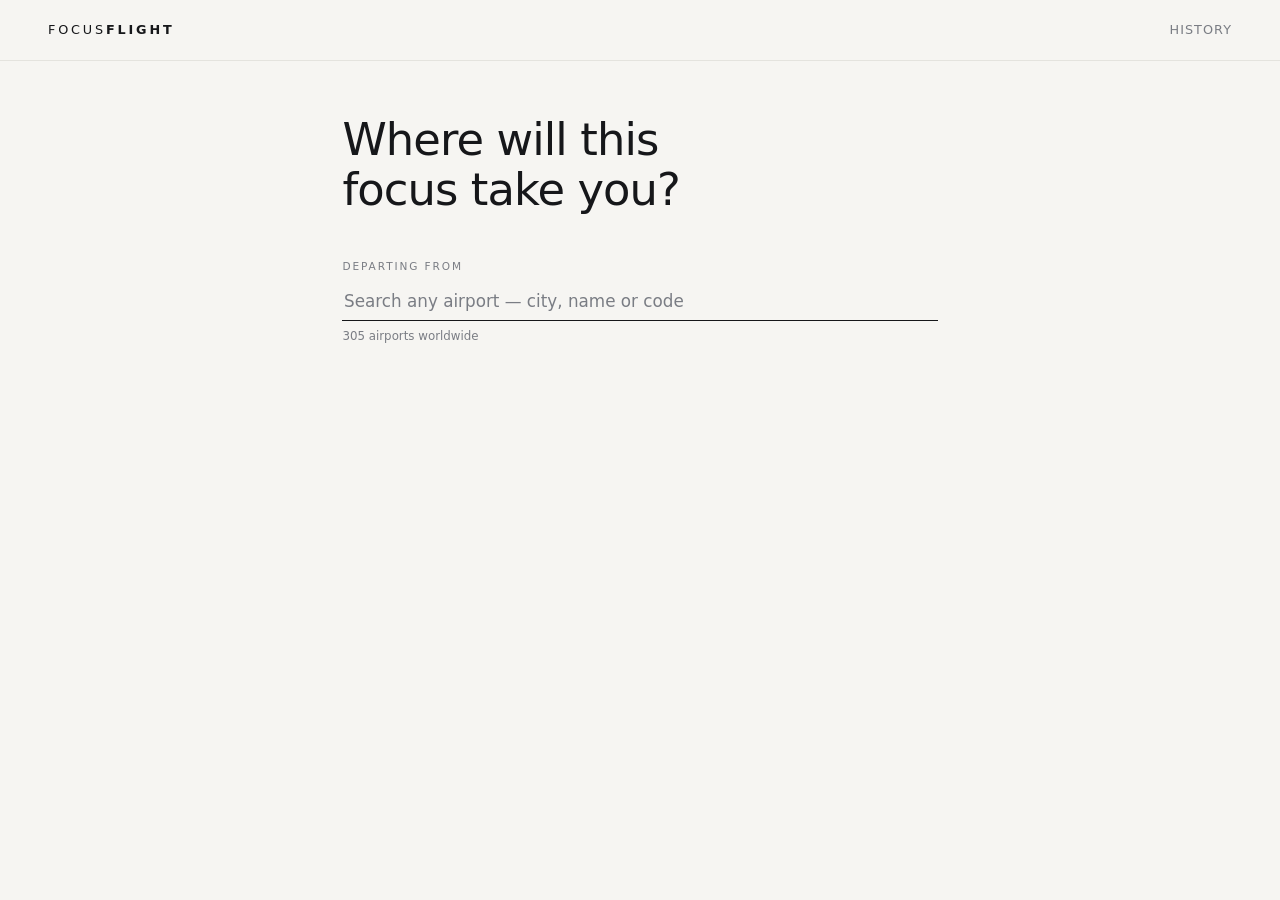
==== index.html @ b1daadd8 "Redesign: minimalist look with real airports, ticket tear, news alerts, flight log Replace the ficti" ====
<!DOCTYPE html>
<html lang="en">
<head>
  <meta charset="UTF-8" />
  <meta name="viewport" content="width=device-width, initial-scale=1.0" />
  <title>FocusFlight</title>
  <link rel="stylesheet" href="style.css" />
  <link rel="icon" href="data:image/svg+xml,<svg xmlns='http://www.w3.org/2000/svg' viewBox='0 0 100 100'><text y='.9em' font-size='90'>✈️</text></svg>" />
</head>
<body>

  <header class="top" id="top-bar">
    <span class="wordmark">FOCUS<b>FLIGHT</b></span>
    <button class="nav-link" id="nav-history">History</button>
  </header>

  <!-- ============ BOOK ============ -->
  <main id="screen-book" class="screen active">
    <h1 class="hero">Where will this<br />focus take you?</h1>

    <div class="field">
      <span class="label">Departing from</span>
      <div class="search-wrap">
        <input id="origin-input" type="text" autocomplete="off" spellcheck="false"
               placeholder="Search any airport — city, name or code" />
        <ul id="origin-results" class="dropdown" hidden></ul>
      </div>
      <span class="fine" id="airport-count"></span>
    </div>

    <div class="field" id="time-field" hidden>
      <span class="label">Flight time <em id="range-hint" class="range-hint"></em></span>
      <div class="wheel-frame">
        <div class="wheel" id="wheel" tabindex="0" aria-label="Focus duration"></div>
        <div class="wheel-cursor" aria-hidden="true"></div>
      </div>
    </div>

    <div class="field" id="dest-field" hidden>
      <span class="label">In range from <span id="range-origin"></span></span>
      <ul class="dest-list" id="dest-list"></ul>
    </div>
  </main>

  <!-- ============ TICKET ============ -->
  <main id="screen-ticket" class="screen">
    <div class="ticket" id="ticket">
      <div class="ticket-main">
        <div class="ticket-head">
          <span class="ticket-airline">FOCUSFLIGHT</span>
          <span class="ticket-no mono" id="t-flight">FF 212</span>
        </div>
        <div class="ticket-route">
          <div class="t-end">
            <span class="t-code" id="t-from-code">···</span>
            <span class="t-city" id="t-from-city"></span>
          </div>
          <svg class="t-arc" viewBox="0 0 120 32" aria-hidden="true">
            <path d="M4 28 Q60 -8 116 28" fill="none" stroke="currentColor" stroke-width="1.2" stroke-dasharray="3 4"/>
            <circle cx="60" cy="10" r="2.4" fill="currentColor"/>
          </svg>
          <div class="t-end t-end-right">
            <span class="t-code" id="t-to-code">···</span>
            <span class="t-city" id="t-to-city"></span>
          </div>
        </div>
        <div class="ticket-grid mono">
          <div><span class="g-label">Departs</span><span id="t-dep">—</span></div>
          <div><span class="g-label">Arrives</span><span id="t-arr">—</span></div>
          <div><span class="g-label">Duration</span><span id="t-dur">—</span></div>
          <div><span class="g-label">Distance</span><span id="t-dist">—</span></div>
          <div><span class="g-label">Gate</span><span id="t-gate">—</span></div>
          <div><span class="g-label">Seat</span><span id="t-seat">—</span></div>
        </div>
        <div class="ticket-mission">
          <span class="g-label">Mission</span>
          <span id="t-task" class="t-task-line">Deep focus</span>
        </div>
      </div>
      <div class="ticket-stub">
        <div class="stub-top mono">
          <span id="stub-codes">··· → ···</span>
          <span id="stub-flight">FF 212</span>
        </div>
        <div class="barcode" aria-hidden="true"></div>
        <span class="stub-note">TEAR TO BOARD</span>
      </div>
    </div>

    <div class="mission-row">
      <input id="task-input" type="text" maxlength="60" autocomplete="off"
             placeholder="Write your mission on the ticket (optional)" />
    </div>

    <div class="ticket-actions">
      <button class="btn-text" id="btn-back">← Change flight</button>
      <button class="btn-solid" id="btn-tear">Tear ticket · Board</button>
    </div>
  </main>

  <!-- ============ FLIGHT ============ -->
  <div id="screen-flight" class="screen flight">
    <div class="fl-stars" aria-hidden="true"></div>

    <div class="fl-route mono">
      <span id="fl-from">···</span>
      <div class="fl-track">
        <div class="fl-progress" id="fl-progress"></div>
        <div class="fl-marker" id="fl-marker"></div>
      </div>
      <span id="fl-to">···</span>
    </div>

    <div class="fl-center">
      <span class="fl-phase" id="fl-phase">BOARDING</span>
      <div class="fl-timer mono" id="fl-timer">00:00</div>
      <p class="fl-task" id="fl-task"></p>
    </div>

    <div class="fl-telemetry mono" id="fl-telemetry">
      <span>ALT <b id="tel-alt">0</b> M</span>
      <span>GS <b id="tel-spd">0</b> KM/H</span>
      <span><b id="tel-togo">—</b> KM TO GO</span>
    </div>

    <div class="fl-controls">
      <button class="btn-fl" id="btn-audio">Cabin audio · on</button>
      <button class="btn-fl" id="btn-hold">Hold</button>
      <button class="btn-fl btn-fl-danger" id="btn-divert">Divert</button>
    </div>

    <!-- News alert overlay -->
    <div class="news" id="news" hidden>
      <div class="news-bar">
        <span class="news-badge">NEWS ALERT</span>
        <p class="news-text" id="news-text"></p>
      </div>
    </div>
  </div>

  <!-- ============ ARRIVAL ============ -->
  <main id="screen-arrival" class="screen">
    <div class="arrival">
      <span class="label" id="arr-label">Arrived</span>
      <h2 class="arr-title" id="arr-title">Landed</h2>
      <p class="arr-sub" id="arr-sub"></p>
      <p class="arr-total mono" id="arr-total"></p>
      <div class="arr-actions">
        <button class="btn-solid" id="btn-again">New flight</button>
        <button class="btn-text" id="btn-see-history">History</button>
      </div>
    </div>
  </main>

  <!-- ============ HISTORY ============ -->
  <main id="screen-history" class="screen">
    <div class="history">
      <div class="history-head">
        <h2>Flight log</h2>
        <span class="fine mono" id="log-total"></span>
      </div>
      <ul id="history-list" class="history-list"></ul>
      <p class="fine" id="history-empty" hidden>No flights yet. Your landed and diverted tickets will appear here.</p>
      <button class="btn-text" id="btn-log-back">← Back</button>
    </div>
  </main>

  <script src="airports.js"></script>
  <script src="app.js"></script>
</body>
</html>
---- style.css ----
/* ============ FocusFlight — minimalist ============ */

* { margin: 0; padding: 0; box-sizing: border-box; }

:root {
  --bg: #F6F5F2;
  --surface: #FFFFFF;
  --ink: #16171A;
  --muted: #7A7D84;
  --line: #E4E3DE;
  --accent: #2244FF;
  --good: #0F8A4E;
  --bad: #D23A2E;
  --sans: "Helvetica Neue", -apple-system, "Segoe UI", system-ui, sans-serif;
  --mono: ui-monospace, "SF Mono", "Cascadia Mono", "Roboto Mono", Menlo, monospace;
}

@media (prefers-color-scheme: dark) {
  :root {
    --bg: #101114;
    --surface: #17181C;
    --ink: #EDECE8;
    --muted: #8B8E95;
    --line: #26272C;
    --accent: #6D83FF;
    --good: #3DBA7E;
    --bad: #E8604F;
  }
}
:root[data-theme="light"] {
  --bg: #F6F5F2; --surface: #FFFFFF; --ink: #16171A; --muted: #7A7D84;
  --line: #E4E3DE; --accent: #2244FF; --good: #0F8A4E; --bad: #D23A2E;
}
:root[data-theme="dark"] {
  --bg: #101114; --surface: #17181C; --ink: #EDECE8; --muted: #8B8E95;
  --line: #26272C; --accent: #6D83FF; --good: #3DBA7E; --bad: #E8604F;
}

html, body { height: 100%; }
body {
  font-family: var(--sans);
  background: var(--bg);
  color: var(--ink);
  -webkit-font-smoothing: antialiased;
}

.mono { font-family: var(--mono); font-variant-numeric: tabular-nums; }

/* ---------- Chrome ---------- */

.top {
  position: sticky; top: 0; z-index: 5;
  display: flex; justify-content: space-between; align-items: center;
  padding: 1.1rem clamp(1.2rem, 5vw, 3rem);
  background: var(--bg);
  border-bottom: 1px solid var(--line);
}
.wordmark { font-size: 0.8rem; letter-spacing: 0.22em; font-weight: 300; }
.wordmark b { font-weight: 700; }
.nav-link {
  background: none; border: none; font-family: var(--sans); font-size: 0.8rem;
  letter-spacing: 0.08em; text-transform: uppercase; color: var(--muted);
  cursor: pointer; padding: 0.3rem 0;
}
.nav-link:hover { color: var(--ink); }

.screen { display: none; }
.screen.active { display: block; }
main.screen.active {
  max-width: 640px; margin: 0 auto;
  padding: clamp(2rem, 6vh, 4rem) 1.4rem 4rem;
}

.label {
  display: block; font-size: 0.66rem; text-transform: uppercase;
  letter-spacing: 0.18em; color: var(--muted); margin-bottom: 0.65rem;
}
.fine { font-size: 0.74rem; color: var(--muted); }

/* ---------- Book ---------- */

.hero {
  font-size: clamp(1.9rem, 6vw, 2.8rem);
  font-weight: 300; line-height: 1.12; letter-spacing: -0.02em;
  text-wrap: balance;
  margin-bottom: clamp(2rem, 5vh, 3rem);
}

.field { margin-bottom: 2.2rem; }
.field[hidden] { display: none; }

.search-wrap { position: relative; }
#origin-input, #task-input {
  width: 100%; font-family: var(--sans); font-size: 1.05rem;
  color: var(--ink); background: transparent;
  border: none; border-bottom: 1px solid var(--ink);
  padding: 0.55rem 0.1rem; border-radius: 0; outline: none;
}
#origin-input::placeholder, #task-input::placeholder { color: var(--muted); }
#origin-input:focus, #task-input:focus { border-bottom-color: var(--accent); }
.field .fine { display: block; margin-top: 0.5rem; }

.dropdown {
  position: absolute; top: calc(100% + 1px); left: 0; right: 0; z-index: 10;
  list-style: none; background: var(--surface);
  border: 1px solid var(--line); border-radius: 2px;
  max-height: 310px; overflow-y: auto;
  box-shadow: 0 12px 32px rgba(0,0,0,0.10);
}
.dropdown[hidden] { display: none; }
.dropdown li {
  display: flex; align-items: baseline; gap: 0.7rem;
  padding: 0.65rem 0.85rem; cursor: pointer;
  border-bottom: 1px solid var(--line);
}
.dropdown li:last-child { border-bottom: none; }
.dropdown li:hover, .dropdown li.hl { background: var(--bg); }
.dropdown .d-code { font-family: var(--mono); font-weight: 600; font-size: 0.85rem; min-width: 2.9em; }
.dropdown .d-city { font-size: 0.9rem; }
.dropdown .d-sub { font-size: 0.74rem; color: var(--muted); margin-left: auto; text-align: right; }

.range-hint { font-style: normal; color: var(--accent); letter-spacing: 0.06em; }

/* Time wheel */
.wheel-frame { position: relative; }
.wheel {
  display: flex; gap: 0.4rem; overflow-x: auto;
  scroll-snap-type: x mandatory;
  padding: 0.6rem calc(50% - 2.4rem);
  scrollbar-width: none; outline: none;
}
.wheel::-webkit-scrollbar { display: none; }
.wheel-item {
  scroll-snap-align: center; flex: 0 0 auto;
  min-width: 4.8rem; padding: 0.7rem 0;
  text-align: center; cursor: pointer;
  background: none; border: none;
  font-family: var(--mono); font-size: 1.05rem; color: var(--muted);
  transition: color 0.15s, transform 0.15s;
}
.wheel-item small { display: block; font-size: 0.6rem; letter-spacing: 0.14em; margin-top: 0.15rem; }
.wheel-item.on { color: var(--ink); transform: scale(1.28); font-weight: 600; }
.wheel-cursor {
  position: absolute; left: 50%; transform: translateX(-50%);
  top: 0; bottom: 0; width: 4.8rem;
  border-left: 1px solid var(--line); border-right: 1px solid var(--line);
  pointer-events: none;
}

/* Destination results */
.dest-list { list-style: none; border-top: 1px solid var(--line); }
.dest-item {
  display: flex; align-items: baseline; gap: 0.8rem;
  width: 100%; text-align: left;
  padding: 0.8rem 0.2rem; cursor: pointer;
  background: none; border: none; border-bottom: 1px solid var(--line);
  font-family: var(--sans); color: var(--ink);
  transition: padding-left 0.15s;
}
.dest-item:hover { padding-left: 0.7rem; }
.dest-item:hover .di-code { color: var(--accent); }
.di-code { font-family: var(--mono); font-weight: 700; font-size: 1rem; min-width: 3em; transition: color 0.15s; }
.di-place { font-size: 0.95rem; }
.di-place small { color: var(--muted); font-size: 0.78rem; margin-left: 0.4rem; }
.di-meta { margin-left: auto; font-family: var(--mono); font-size: 0.78rem; color: var(--muted); white-space: nowrap; }
.di-meta b { color: var(--ink); font-weight: 600; }

/* ---------- Ticket ---------- */

#screen-ticket.active { display: flex; flex-direction: column; align-items: center; }

.ticket {
  width: min(560px, 100%);
  background: var(--surface);
  border: 1px solid var(--line); border-radius: 2px;
  animation: settle 0.5s ease-out;
}
@keyframes settle { from { opacity: 0; transform: translateY(16px); } to { opacity: 1; } }

.ticket-main { padding: 1.5rem 1.6rem 1.3rem; }
.ticket-head {
  display: flex; justify-content: space-between; align-items: baseline;
  padding-bottom: 1rem; margin-bottom: 1.3rem;
  border-bottom: 1px solid var(--line);
}
.ticket-airline { font-size: 0.68rem; letter-spacing: 0.26em; font-weight: 700; }
.ticket-no { font-size: 0.8rem; color: var(--muted); }

.ticket-route { display: flex; align-items: center; justify-content: space-between; gap: 1rem; margin-bottom: 1.4rem; }
.t-end { display: flex; flex-direction: column; min-width: 0; }
.t-end-right { text-align: right; }
.t-code { font-size: 2.6rem; font-weight: 200; letter-spacing: 0.02em; line-height: 1; }
.t-city { font-size: 0.78rem; color: var(--muted); margin-top: 0.35rem; white-space: nowrap; overflow: hidden; text-overflow: ellipsis; }
.t-arc { width: 120px; flex: 0 1 auto; color: var(--accent); }

.ticket-grid {
  display: grid; grid-template-columns: repeat(3, 1fr); gap: 0.9rem 1rem;
  padding-top: 1.2rem; border-top: 1px solid var(--line);
  font-size: 0.88rem;
}
.ticket-grid > div { display: flex; flex-direction: column; gap: 0.2rem; }
.g-label {
  font-family: var(--sans); font-size: 0.6rem; text-transform: uppercase;
  letter-spacing: 0.16em; color: var(--muted);
}
.ticket-mission { margin-top: 1.1rem; display: flex; flex-direction: column; gap: 0.2rem; }
.t-task-line { font-size: 0.95rem; overflow: hidden; text-overflow: ellipsis; white-space: nowrap; }

.ticket-stub {
  border-top: 1.5px dashed var(--line);
  padding: 1rem 1.6rem 1.2rem;
  display: flex; flex-direction: column; gap: 0.7rem;
  background:
    radial-gradient(circle at left center, var(--bg) 7px, transparent 8px) left center / 14px 100% no-repeat,
    radial-gradient(circle at right center, var(--bg) 7px, transparent 8px) right center / 14px 100% no-repeat,
    var(--surface);
}
.stub-top { display: flex; justify-content: space-between; font-size: 0.78rem; color: var(--muted); }
.barcode {
  height: 40px;
  background: repeating-linear-gradient(90deg,
    var(--ink) 0 2px, transparent 2px 5px, var(--ink) 5px 8px, transparent 8px 10px,
    var(--ink) 10px 11px, transparent 11px 15px, var(--ink) 15px 16px, transparent 16px 19px);
}
.stub-note { font-size: 0.58rem; letter-spacing: 0.3em; color: var(--muted); text-align: center; }

/* Tear animation */
.ticket.torn { border-color: transparent; background: none; }
.ticket.torn .ticket-main {
  background: var(--surface); border: 1px solid var(--line); border-bottom-style: dashed;
  transform: rotate(-1.6deg) translateX(-6px);
  transition: transform 0.45s cubic-bezier(0.3, 0.8, 0.4, 1);
}
.ticket.torn .ticket-stub {
  border: 1px solid var(--line); border-top-style: dashed;
  transform: rotate(5deg) translate(22px, 18px);
  transition: transform 0.45s cubic-bezier(0.3, 0.8, 0.4, 1);
}
.ticket.torn.falling .ticket-stub {
  transform: rotate(18deg) translate(60px, 180px); opacity: 0;
  transition: transform 0.55s ease-in, opacity 0.55s ease-in;
}
.ticket.torn.falling .ticket-main {
  opacity: 0; transform: rotate(-1.6deg) translateY(-30px);
  transition: transform 0.5s ease-in 0.1s, opacity 0.5s ease-in 0.1s;
}

.mission-row { width: min(560px, 100%); margin-top: 1.4rem; }
.ticket-actions {
  width: min(560px, 100%);
  display: flex; justify-content: space-between; align-items: center; gap: 1rem;
  margin-top: 1.6rem;
}

.btn-solid {
  font-family: var(--sans); font-size: 0.85rem; font-weight: 600;
  letter-spacing: 0.06em; text-transform: uppercase;
  background: var(--ink); color: var(--bg);
  border: 1px solid var(--ink); border-radius: 2px;
  padding: 0.85rem 1.6rem; cursor: pointer;
  transition: background 0.15s, color 0.15s;
}
.btn-solid:hover { background: var(--accent); border-color: var(--accent); color: #fff; }
.btn-text {
  background: none; border: none; font-family: var(--sans);
  font-size: 0.85rem; color: var(--muted); cursor: pointer; padding: 0.5rem 0;
}
.btn-text:hover { color: var(--ink); }

/* ---------- Flight (committed dark) ---------- */

.flight {
  position: fixed; inset: 0; z-index: 20;
  background: radial-gradient(120% 90% at 50% 110%, #14161C 0%, #0A0B0D 60%);
  color: #F2F2EF;
  flex-direction: column; align-items: center; justify-content: space-between;
  padding: clamp(1.2rem, 4vh, 2.6rem) 1.4rem;
}
.flight.active { display: flex; }

.fl-stars {
  position: absolute; inset: 0; pointer-events: none; opacity: 0.7;
  background-image:
    radial-gradient(1px 1px at 11% 18%, #fff, transparent),
    radial-gradient(1.4px 1.4px at 28% 9%, #fff, transparent),
    radial-gradient(1px 1px at 43% 24%, #fff, transparent),
    radial-gradient(1.4px 1.4px at 58% 7%, #fff, transparent),
    radial-gradient(1px 1px at 71% 19%, #fff, transparent),
    radial-gradient(1.4px 1.4px at 86% 12%, #fff, transparent),
    radial-gradient(1px 1px at 19% 38%, #fff, transparent),
    radial-gradient(1px 1px at 51% 41%, #fff, transparent),
    radial-gradient(1px 1px at 80% 35%, #fff, transparent),
    radial-gradient(1px 1px at 93% 44%, #fff, transparent);
  animation: twinkle 6s ease-in-out infinite alternate;
}
@keyframes twinkle { from { opacity: 0.45; } to { opacity: 0.8; } }

.fl-route {
  position: relative; z-index: 2;
  width: min(560px, 100%);
  display: flex; align-items: center; gap: 1rem;
  font-size: 0.82rem; letter-spacing: 0.14em;
}
.fl-track { position: relative; flex: 1; height: 1px; background: rgba(242,242,239,0.22); }
.fl-progress { position: absolute; left: 0; top: 0; bottom: 0; width: 0%; background: #F2F2EF; transition: width 1s linear; }
.fl-marker {
  position: absolute; top: 50%; left: 0%;
  width: 7px; height: 7px; border-radius: 50%;
  background: #F2F2EF; transform: translate(-50%, -50%);
  box-shadow: 0 0 12px rgba(242,242,239,0.9);
  transition: left 1s linear;
}

.fl-center { position: relative; z-index: 2; text-align: center; }
.fl-phase {
  font-size: 0.64rem; letter-spacing: 0.34em; text-transform: uppercase;
  color: rgba(242,242,239,0.55);
}
.fl-timer {
  font-size: clamp(4.2rem, 17vw, 9rem);
  font-weight: 200; line-height: 1.05; letter-spacing: 0.01em;
}
.fl-task { font-size: 0.95rem; color: rgba(242,242,239,0.75); min-height: 1.3em; font-weight: 300; }

.fl-telemetry {
  position: relative; z-index: 2;
  display: flex; gap: clamp(1.2rem, 5vw, 2.6rem);
  font-size: 0.7rem; letter-spacing: 0.12em; color: rgba(242,242,239,0.5);
}
.fl-telemetry b { color: rgba(242,242,239,0.9); font-weight: 500; }

.fl-controls { position: relative; z-index: 2; display: flex; gap: 0.7rem; }
.btn-fl {
  background: none; border: 1px solid rgba(242,242,239,0.28);
  color: rgba(242,242,239,0.85); border-radius: 2px;
  font-family: var(--sans); font-size: 0.72rem; letter-spacing: 0.12em; text-transform: uppercase;
  padding: 0.6rem 1.1rem; cursor: pointer;
  transition: border-color 0.15s, color 0.15s;
}
.btn-fl:hover { border-color: rgba(242,242,239,0.8); color: #fff; }
.btn-fl.off { opacity: 0.45; }
.btn-fl-danger:hover, .btn-fl-danger.armed { border-color: #E8604F; color: #E8604F; }

/* News alert */
.news {
  position: absolute; inset: 0; z-index: 30;
  display: flex; align-items: center; justify-content: center;
  background: rgba(6, 7, 9, 0.72);
}
.news[hidden] { display: none; }
.news-bar {
  width: min(640px, 92%);
  background: #FFFFFF; color: #101114;
  display: flex; align-items: stretch;
  border-left: 6px solid #C81E14;
  animation: news-in 0.35s cubic-bezier(0.2, 0.9, 0.3, 1);
}
@keyframes news-in { from { transform: translateY(28px); opacity: 0; } to { transform: none; opacity: 1; } }
.news-badge {
  background: #C81E14; color: #fff;
  font-size: 0.62rem; font-weight: 700; letter-spacing: 0.2em;
  display: flex; align-items: center; padding: 0 0.9rem;
  animation: pulse 1.1s ease-in-out infinite;
}
@keyframes pulse { 0%, 100% { opacity: 1; } 50% { opacity: 0.65; } }
.news-text { padding: 1rem 1.1rem; font-size: 0.95rem; line-height: 1.45; }

/* ---------- Arrival ---------- */

.arrival { max-width: 560px; }
.arr-title { font-size: clamp(2rem, 7vw, 3rem); font-weight: 300; letter-spacing: -0.02em; margin: 0.3rem 0 0.8rem; }
.arr-sub { color: var(--muted); font-size: 1rem; line-height: 1.5; }
.arr-total { margin-top: 1.4rem; font-size: 0.8rem; color: var(--accent); letter-spacing: 0.06em; }
.arr-actions { display: flex; align-items: center; gap: 1.4rem; margin-top: 2.2rem; }

/* ---------- History ---------- */

.history { max-width: 640px; }
.history-head { display: flex; justify-content: space-between; align-items: baseline; margin-bottom: 1.4rem; }
.history-head h2 { font-size: 1.5rem; font-weight: 300; letter-spacing: -0.01em; }

.history-list { list-style: none; border-top: 1px solid var(--line); margin-bottom: 1.6rem; }
.history-list li {
  display: flex; align-items: baseline; gap: 1rem;
  padding: 0.8rem 0.1rem; border-bottom: 1px solid var(--line);
  font-size: 0.9rem;
}
.h-date { font-family: var(--mono); font-size: 0.72rem; color: var(--muted); min-width: 5.2em; }
.h-route { font-family: var(--mono); font-weight: 600; }
.h-city { color: var(--muted); font-size: 0.8rem; overflow: hidden; text-overflow: ellipsis; white-space: nowrap; }
.h-mins { margin-left: auto; font-family: var(--mono); font-size: 0.78rem; color: var(--muted); white-space: nowrap; }
.chip {
  font-size: 0.6rem; font-weight: 700; letter-spacing: 0.14em; text-transform: uppercase;
  padding: 0.22rem 0.5rem; border-radius: 2px; white-space: nowrap;
}
.chip-landed { color: var(--good); border: 1px solid var(--good); }
.chip-diverted { color: var(--bad); border: 1px solid var(--bad); }

/* ---------- Misc ---------- */

button:focus-visible, input:focus-visible, .wheel:focus-visible {
  outline: 2px solid var(--accent); outline-offset: 2px;
}

@media (prefers-reduced-motion: reduce) {
  *, *::before, *::after { animation: none !important; transition: none !important; }
}

@media (max-width: 520px) {
  .ticket-grid { grid-template-columns: repeat(2, 1fr); }
  .t-code { font-size: 2rem; }
  .fl-telemetry { font-size: 0.62rem; }
}
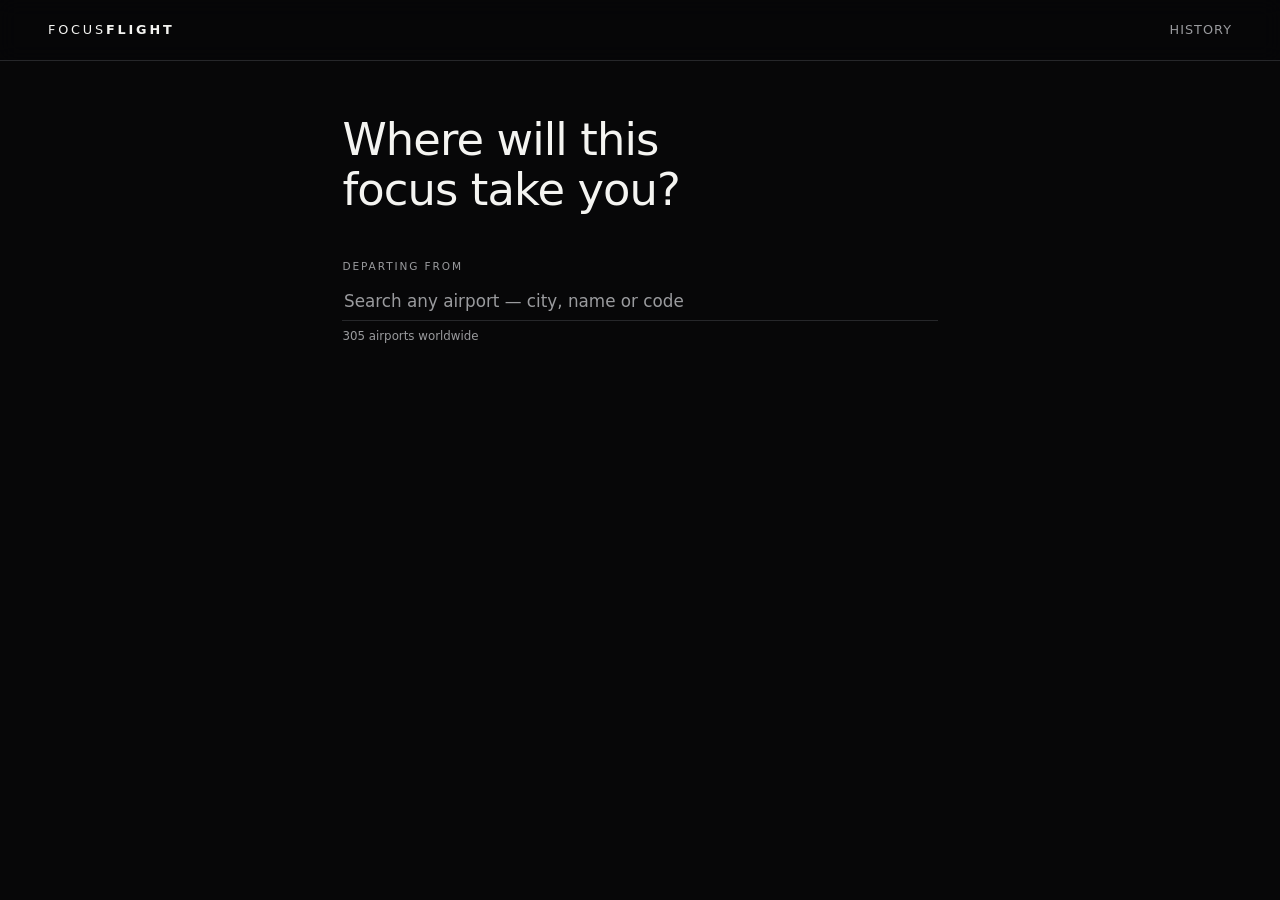
==== commit f248cde2: "Reskin: night-black flight-tracker aesthetic Full visual overhaul to a committed dark identity: pure" ====
--- a/index.html
+++ b/index.html
@@ -18,6 +18,12 @@
   <main id="screen-book" class="screen active">
     <h1 class="hero">Where will this<br />focus take you?</h1>
 
+    <div class="field" id="board-field" hidden>
+      <span class="label">Departures</span>
+      <ul class="board" id="board-list"></ul>
+      <span class="fine">Scheduled flights depart on time while FocusFlight is open.</span>
+    </div>
+
     <div class="field">
       <span class="label">Departing from</span>
       <div class="search-wrap">
@@ -28,6 +34,15 @@
       <span class="fine" id="airport-count"></span>
     </div>
 
+    <div class="field" id="depart-field" hidden>
+      <span class="label">Departure</span>
+      <div class="seg" id="seg-depart">
+        <button class="seg-btn on" id="seg-day">Day flight</button>
+        <button class="seg-btn" id="seg-night">☾ Night flight</button>
+      </div>
+      <span class="fine" id="night-hint" hidden>Cabin lights dimmed, no briefing, the night playlist on repeat. Flight departs at night.</span>
+    </div>
+
     <div class="field" id="time-field" hidden>
       <span class="label">Flight time <em id="range-hint" class="range-hint"></em></span>
       <div class="wheel-frame">
@@ -40,6 +55,19 @@
       <span class="label">In range from <span id="range-origin"></span></span>
       <ul class="dest-list" id="dest-list"></ul>
     </div>
+
+  </main>
+
+  <!-- ============ FARE ============ -->
+  <main id="screen-fare" class="screen">
+    <div class="fare">
+      <span class="label">Select carrier &amp; class</span>
+      <h2 class="fare-title" id="fare-route-city">Sydney → Gold Coast</h2>
+      <p class="fare-route mono" id="fare-route">SYD → OOL · 45 min · 681 km</p>
+      <ul class="airline-list" id="airline-list"></ul>
+      <p class="fine">Availability varies by route and day.</p>
+      <button class="btn-text" id="btn-fare-back">← Change flight</button>
+    </div>
   </main>
 
   <!-- ============ TICKET ============ -->
@@ -47,7 +75,7 @@
     <div class="ticket" id="ticket">
       <div class="ticket-main">
         <div class="ticket-head">
-          <span class="ticket-airline">FOCUSFLIGHT</span>
+          <span class="ticket-airline" id="t-airline">FOCUSFLIGHT</span>
           <span class="ticket-no mono" id="t-flight">FF 212</span>
         </div>
         <div class="ticket-route">
@@ -71,6 +99,8 @@
           <div><span class="g-label">Distance</span><span id="t-dist">—</span></div>
           <div><span class="g-label">Gate</span><span id="t-gate">—</span></div>
           <div><span class="g-label">Seat</span><span id="t-seat">—</span></div>
+          <div><span class="g-label">Class</span><span id="t-class">—</span></div>
+          <div><span class="g-label">Fare</span><span id="t-fare">—</span></div>
         </div>
         <div class="ticket-mission">
           <span class="g-label">Mission</span>
@@ -96,11 +126,18 @@
       <button class="btn-text" id="btn-back">← Change flight</button>
       <button class="btn-solid" id="btn-tear">Tear ticket · Board</button>
     </div>
+
+    <div class="sched-row">
+      <span class="fine">Or schedule departure:</span>
+      <input type="time" id="sched-time" class="mono" />
+      <button class="btn-text btn-underline" id="btn-sched">Add to departures board</button>
+    </div>
   </main>
 
   <!-- ============ FLIGHT ============ -->
   <div id="screen-flight" class="screen flight">
     <div class="fl-stars" aria-hidden="true"></div>
+    <div class="fl-gmap" id="fl-gmap" hidden></div>
 
     <div class="fl-route mono">
       <span id="fl-from">···</span>
@@ -111,22 +148,55 @@
       <span id="fl-to">···</span>
     </div>
 
+    <div class="fl-map-wrap">
+      <canvas id="fl-map"></canvas>
+    </div>
+
     <div class="fl-center">
       <span class="fl-phase" id="fl-phase">BOARDING</span>
       <div class="fl-timer mono" id="fl-timer">00:00</div>
       <p class="fl-task" id="fl-task"></p>
-    </div>
+      <p class="fl-fare mono" id="fl-fare"></p>
+    </div>
+
+    <div class="phase-flash mono" id="phase-flash" hidden></div>
 
     <div class="fl-telemetry mono" id="fl-telemetry">
-      <span>ALT <b id="tel-alt">0</b> M</span>
-      <span>GS <b id="tel-spd">0</b> KM/H</span>
-      <span><b id="tel-togo">—</b> KM TO GO</span>
+      <div class="tel-block tel-big">
+        <span class="tel-label">Distance remaining</span>
+        <span class="tel-value"><b id="tel-togo">—</b> km</span>
+      </div>
+      <div class="tel-block">
+        <span class="tel-label">Altitude</span>
+        <span class="tel-value"><b id="tel-alt">0</b> m</span>
+      </div>
+      <div class="tel-block">
+        <span class="tel-label">Ground speed</span>
+        <span class="tel-value"><b id="tel-spd">0</b> km/h</span>
+      </div>
     </div>
 
     <div class="fl-controls">
       <button class="btn-fl" id="btn-audio">Cabin audio · on</button>
+      <button class="btn-fl" id="btn-map">Map · radar</button>
       <button class="btn-fl" id="btn-hold">Hold</button>
       <button class="btn-fl btn-fl-danger" id="btn-divert">Divert</button>
+    </div>
+
+    <!-- Pre-flight sequence overlay -->
+    <div class="preflight" id="preflight" hidden>
+      <div class="pf-door pf-door-l"></div>
+      <div class="pf-door pf-door-r"></div>
+      <div class="pf-content">
+        <svg class="pf-belt" id="pf-belt" viewBox="0 0 64 32" aria-hidden="true" hidden>
+          <path d="M2 26 Q18 10 32 10 Q46 10 62 26" fill="none" stroke="currentColor" stroke-width="3" stroke-linecap="round"/>
+          <rect x="24" y="6" width="16" height="10" rx="2" fill="none" stroke="currentColor" stroke-width="2.4"/>
+          <line x1="32" y1="8" x2="32" y2="14" stroke="currentColor" stroke-width="2.4"/>
+        </svg>
+        <div class="pf-label mono" id="pf-label">CABIN DOORS CLOSING</div>
+        <div class="pf-sub" id="pf-sub">Stow your distractions in the overhead locker</div>
+      </div>
+      <button class="btn-fl pf-skip" id="pf-skip">I've flown before · Skip</button>
     </div>
 
     <!-- News alert overlay -->
@@ -166,6 +236,7 @@
   </main>
 
   <script src="airports.js"></script>
+  <script src="worldmap.js"></script>
   <script src="app.js"></script>
 </body>
 </html>
--- a/style.css
+++ b/style.css
@@ -1,39 +1,19 @@
-/* ============ FocusFlight — minimalist ============ */
+/* ============ FocusFlight — night-black edition ============ */
 
 * { margin: 0; padding: 0; box-sizing: border-box; }
 
 :root {
-  --bg: #F6F5F2;
-  --surface: #FFFFFF;
-  --ink: #16171A;
-  --muted: #7A7D84;
-  --line: #E4E3DE;
-  --accent: #2244FF;
-  --good: #0F8A4E;
-  --bad: #D23A2E;
+  --bg: #070708;
+  --surface: #141416;
+  --glass: rgba(255, 255, 255, 0.05);
+  --ink: #F4F4F1;
+  --muted: #9A9B9E;
+  --line: #26272A;
+  --accent: #F2B32B;
+  --good: #46C787;
+  --bad: #E5604C;
   --sans: "Helvetica Neue", -apple-system, "Segoe UI", system-ui, sans-serif;
   --mono: ui-monospace, "SF Mono", "Cascadia Mono", "Roboto Mono", Menlo, monospace;
-}
-
-@media (prefers-color-scheme: dark) {
-  :root {
-    --bg: #101114;
-    --surface: #17181C;
-    --ink: #EDECE8;
-    --muted: #8B8E95;
-    --line: #26272C;
-    --accent: #6D83FF;
-    --good: #3DBA7E;
-    --bad: #E8604F;
-  }
-}
-:root[data-theme="light"] {
-  --bg: #F6F5F2; --surface: #FFFFFF; --ink: #16171A; --muted: #7A7D84;
-  --line: #E4E3DE; --accent: #2244FF; --good: #0F8A4E; --bad: #D23A2E;
-}
-:root[data-theme="dark"] {
-  --bg: #101114; --surface: #17181C; --ink: #EDECE8; --muted: #8B8E95;
-  --line: #26272C; --accent: #6D83FF; --good: #3DBA7E; --bad: #E8604F;
 }
 
 html, body { height: 100%; }
@@ -52,7 +32,7 @@
   position: sticky; top: 0; z-index: 5;
   display: flex; justify-content: space-between; align-items: center;
   padding: 1.1rem clamp(1.2rem, 5vw, 3rem);
-  background: var(--bg);
+  background: rgba(7, 7, 8, 0.85); backdrop-filter: blur(10px);
   border-bottom: 1px solid var(--line);
 }
 .wordmark { font-size: 0.8rem; letter-spacing: 0.22em; font-weight: 300; }
@@ -93,7 +73,7 @@
 #origin-input, #task-input {
   width: 100%; font-family: var(--sans); font-size: 1.05rem;
   color: var(--ink); background: transparent;
-  border: none; border-bottom: 1px solid var(--ink);
+  border: none; border-bottom: 1px solid var(--line);
   padding: 0.55rem 0.1rem; border-radius: 0; outline: none;
 }
 #origin-input::placeholder, #task-input::placeholder { color: var(--muted); }
@@ -103,9 +83,9 @@
 .dropdown {
   position: absolute; top: calc(100% + 1px); left: 0; right: 0; z-index: 10;
   list-style: none; background: var(--surface);
-  border: 1px solid var(--line); border-radius: 2px;
+  border: 1px solid var(--line); border-radius: 10px;
   max-height: 310px; overflow-y: auto;
-  box-shadow: 0 12px 32px rgba(0,0,0,0.10);
+  box-shadow: 0 16px 44px rgba(0, 0, 0, 0.6);
 }
 .dropdown[hidden] { display: none; }
 .dropdown li {
@@ -114,12 +94,24 @@
   border-bottom: 1px solid var(--line);
 }
 .dropdown li:last-child { border-bottom: none; }
-.dropdown li:hover, .dropdown li.hl { background: var(--bg); }
-.dropdown .d-code { font-family: var(--mono); font-weight: 600; font-size: 0.85rem; min-width: 2.9em; }
+.dropdown li:hover, .dropdown li.hl { background: var(--glass); }
+.dropdown .d-code { font-family: var(--mono); font-weight: 600; font-size: 0.85rem; min-width: 2.9em; color: var(--accent); }
 .dropdown .d-city { font-size: 0.9rem; }
 .dropdown .d-sub { font-size: 0.74rem; color: var(--muted); margin-left: auto; text-align: right; }
 
 .range-hint { font-style: normal; color: var(--accent); letter-spacing: 0.06em; }
+
+/* Day / night departure toggle */
+.seg { display: inline-flex; border: 1px solid var(--line); border-radius: 999px; overflow: hidden; }
+.seg-btn {
+  background: none; border: none; font-family: var(--sans); font-size: 0.88rem;
+  color: var(--muted); padding: 0.55rem 1.2rem; cursor: pointer;
+  border-right: 1px solid var(--line);
+}
+.seg-btn:last-child { border-right: none; }
+.seg-btn.on { background: var(--ink); color: #0A0A0B; }
+#night-hint { display: block; margin-top: 0.5rem; }
+#night-hint[hidden] { display: none; }
 
 /* Time wheel */
 .wheel-frame { position: relative; }
@@ -165,6 +157,86 @@
 .di-meta { margin-left: auto; font-family: var(--mono); font-size: 0.78rem; color: var(--muted); white-space: nowrap; }
 .di-meta b { color: var(--ink); font-weight: 600; }
 
+/* ---------- Departures board ---------- */
+
+.board { list-style: none; border-top: 1px solid var(--line); }
+.board li {
+  display: flex; align-items: baseline; gap: 0.9rem;
+  padding: 0.7rem 0.1rem; border-bottom: 1px solid var(--line);
+  font-size: 0.88rem;
+}
+.b-time { font-family: var(--mono); font-weight: 700; color: var(--accent); }
+.b-route { font-family: var(--mono); }
+.b-info { color: var(--muted); font-size: 0.78rem; overflow: hidden; text-overflow: ellipsis; white-space: nowrap; }
+.b-status {
+  margin-left: auto; font-family: var(--mono); font-size: 0.64rem;
+  letter-spacing: 0.14em; white-space: nowrap;
+}
+.b-status.ok { color: var(--good); }
+.b-status.soon { color: var(--accent); animation: blink 1.2s step-start infinite; }
+.b-status.late { color: var(--bad); }
+@keyframes blink { 50% { opacity: 0.35; } }
+.b-cancel {
+  background: none; border: none; color: var(--muted); cursor: pointer;
+  font-size: 0.95rem; line-height: 1; padding: 0 0.2rem;
+}
+.b-cancel:hover { color: var(--bad); }
+.field .board + .fine { display: block; margin-top: 0.5rem; }
+
+.sched-row {
+  width: min(560px, 100%);
+  display: flex; align-items: center; gap: 0.7rem; flex-wrap: wrap;
+  margin-top: 1.1rem; padding-top: 1rem; border-top: 1px solid var(--line);
+}
+#sched-time {
+  font-family: var(--mono); font-size: 0.9rem; color: var(--ink);
+  background: transparent; border: 1px solid var(--line); border-radius: 999px;
+  padding: 0.35rem 0.7rem; color-scheme: dark;
+}
+.btn-underline { text-decoration: underline; text-underline-offset: 3px; }
+.btn-underline:hover { color: var(--accent); }
+
+.chip-noshow { color: var(--muted); border: 1px solid var(--muted); }
+
+/* ---------- Fare selection ---------- */
+
+.fare { max-width: 640px; }
+.fare-title { font-size: clamp(1.5rem, 5vw, 2.1rem); font-weight: 300; letter-spacing: -0.01em; }
+.fare-route { font-size: 0.78rem; color: var(--muted); letter-spacing: 0.08em; margin: 0.4rem 0 1.6rem; }
+
+.airline-list { list-style: none; border-top: 1px solid var(--line); margin-bottom: 1rem; }
+.airline {
+  display: flex; align-items: center; gap: 1rem; flex-wrap: wrap;
+  padding: 1.05rem 0.2rem; border-bottom: 1px solid var(--line);
+}
+.airline.off { opacity: 0.35; }
+.al-logo { flex: 0 0 auto; width: 38px; height: 38px; }
+.al-logo svg { width: 100%; height: 100%; display: block; }
+.al-info { display: flex; flex-direction: column; gap: 0.15rem; min-width: 0; }
+.al-name { font-weight: 600; font-size: 0.98rem; }
+.al-tag { font-size: 0.74rem; color: var(--muted); }
+.al-tier {
+  font-size: 0.58rem; letter-spacing: 0.18em; text-transform: uppercase;
+  color: var(--muted); margin-bottom: 0.1rem;
+}
+.al-fares { margin-left: auto; display: flex; gap: 0.5rem; align-items: center; }
+.al-note { font-size: 0.74rem; color: var(--muted); font-style: italic; }
+
+.fare-btn {
+  display: flex; flex-direction: column; align-items: flex-start; gap: 0.1rem;
+  background: var(--glass); border: 1px solid var(--line); border-radius: 12px;
+  padding: 0.5rem 0.85rem; min-width: 6.4rem; cursor: pointer;
+  font-family: var(--sans); color: var(--ink); text-align: left;
+  transition: border-color 0.15s, background 0.15s;
+}
+.fare-btn:hover { border-color: var(--accent); }
+.fare-btn .fb-class { font-size: 0.62rem; letter-spacing: 0.16em; text-transform: uppercase; color: var(--muted); }
+.fare-btn .fb-price { font-family: var(--mono); font-size: 0.95rem; font-weight: 600; color: var(--accent); }
+.fare-btn.sold { cursor: not-allowed; opacity: 0.5; }
+.fare-btn.sold:hover { border-color: var(--line); }
+.fare-btn.sold .fb-price { text-decoration: line-through; font-weight: 400; color: var(--muted); }
+.fare-btn.sold .fb-soldout { font-size: 0.6rem; letter-spacing: 0.12em; color: var(--bad); font-weight: 700; }
+
 /* ---------- Ticket ---------- */
 
 #screen-ticket.active { display: flex; flex-direction: column; align-items: center; }
@@ -172,7 +244,8 @@
 .ticket {
   width: min(560px, 100%);
   background: var(--surface);
-  border: 1px solid var(--line); border-radius: 2px;
+  border: 1px solid var(--line); border-radius: 18px;
+  overflow: hidden;
   animation: settle 0.5s ease-out;
 }
 @keyframes settle { from { opacity: 0; transform: translateY(16px); } to { opacity: 1; } }
@@ -183,13 +256,17 @@
   padding-bottom: 1rem; margin-bottom: 1.3rem;
   border-bottom: 1px solid var(--line);
 }
-.ticket-airline { font-size: 0.68rem; letter-spacing: 0.26em; font-weight: 700; }
+.ticket-airline {
+  font-size: 0.68rem; letter-spacing: 0.26em; font-weight: 700;
+  display: flex; align-items: center; gap: 0.55rem;
+}
+.ticket-airline svg { width: 22px; height: 22px; }
 .ticket-no { font-size: 0.8rem; color: var(--muted); }
 
 .ticket-route { display: flex; align-items: center; justify-content: space-between; gap: 1rem; margin-bottom: 1.4rem; }
 .t-end { display: flex; flex-direction: column; min-width: 0; }
 .t-end-right { text-align: right; }
-.t-code { font-size: 2.6rem; font-weight: 200; letter-spacing: 0.02em; line-height: 1; }
+.t-code { font-size: 2.6rem; font-weight: 300; letter-spacing: 0.02em; line-height: 1; }
 .t-city { font-size: 0.78rem; color: var(--muted); margin-top: 0.35rem; white-space: nowrap; overflow: hidden; text-overflow: ellipsis; }
 .t-arc { width: 120px; flex: 0 1 auto; color: var(--accent); }
 
@@ -217,22 +294,25 @@
 }
 .stub-top { display: flex; justify-content: space-between; font-size: 0.78rem; color: var(--muted); }
 .barcode {
-  height: 40px;
+  height: 44px;
   background: repeating-linear-gradient(90deg,
     var(--ink) 0 2px, transparent 2px 5px, var(--ink) 5px 8px, transparent 8px 10px,
     var(--ink) 10px 11px, transparent 11px 15px, var(--ink) 15px 16px, transparent 16px 19px);
+  border-radius: 2px; opacity: 0.9;
 }
 .stub-note { font-size: 0.58rem; letter-spacing: 0.3em; color: var(--muted); text-align: center; }
 
 /* Tear animation */
-.ticket.torn { border-color: transparent; background: none; }
+.ticket.torn { border-color: transparent; background: none; overflow: visible; }
 .ticket.torn .ticket-main {
   background: var(--surface); border: 1px solid var(--line); border-bottom-style: dashed;
+  border-radius: 18px 18px 0 0;
   transform: rotate(-1.6deg) translateX(-6px);
   transition: transform 0.45s cubic-bezier(0.3, 0.8, 0.4, 1);
 }
 .ticket.torn .ticket-stub {
   border: 1px solid var(--line); border-top-style: dashed;
+  border-radius: 0 0 18px 18px;
   transform: rotate(5deg) translate(22px, 18px);
   transition: transform 0.45s cubic-bezier(0.3, 0.8, 0.4, 1);
 }
@@ -253,33 +333,33 @@
 }
 
 .btn-solid {
-  font-family: var(--sans); font-size: 0.85rem; font-weight: 600;
-  letter-spacing: 0.06em; text-transform: uppercase;
-  background: var(--ink); color: var(--bg);
-  border: 1px solid var(--ink); border-radius: 2px;
-  padding: 0.85rem 1.6rem; cursor: pointer;
-  transition: background 0.15s, color 0.15s;
-}
-.btn-solid:hover { background: var(--accent); border-color: var(--accent); color: #fff; }
+  font-family: var(--sans); font-size: 0.9rem; font-weight: 600;
+  letter-spacing: 0.02em;
+  background: #FFFFFF; color: #0A0A0B;
+  border: 1px solid #FFFFFF; border-radius: 999px;
+  padding: 0.85rem 1.8rem; cursor: pointer;
+  transition: background 0.15s, transform 0.1s;
+}
+.btn-solid:hover { background: var(--accent); border-color: var(--accent); transform: translateY(-1px); }
 .btn-text {
   background: none; border: none; font-family: var(--sans);
   font-size: 0.85rem; color: var(--muted); cursor: pointer; padding: 0.5rem 0;
 }
 .btn-text:hover { color: var(--ink); }
 
-/* ---------- Flight (committed dark) ---------- */
+/* ---------- Flight (full-bleed map deck) ---------- */
 
 .flight {
   position: fixed; inset: 0; z-index: 20;
-  background: radial-gradient(120% 90% at 50% 110%, #14161C 0%, #0A0B0D 60%);
+  background: var(--bg);
   color: #F2F2EF;
-  flex-direction: column; align-items: center; justify-content: space-between;
-  padding: clamp(1.2rem, 4vh, 2.6rem) 1.4rem;
+  flex-direction: column;
+  padding: clamp(1.2rem, 4vh, 2.2rem) 1.4rem;
 }
 .flight.active { display: flex; }
 
 .fl-stars {
-  position: absolute; inset: 0; pointer-events: none; opacity: 0.7;
+  position: absolute; inset: 0; pointer-events: none; opacity: 0.35; z-index: 0;
   background-image:
     radial-gradient(1px 1px at 11% 18%, #fff, transparent),
     radial-gradient(1.4px 1.4px at 28% 9%, #fff, transparent),
@@ -293,66 +373,160 @@
     radial-gradient(1px 1px at 93% 44%, #fff, transparent);
   animation: twinkle 6s ease-in-out infinite alternate;
 }
-@keyframes twinkle { from { opacity: 0.45; } to { opacity: 0.8; } }
+@keyframes twinkle { from { opacity: 0.25; } to { opacity: 0.45; } }
+
+/* Night flight: deeper sky, brighter stars, moonlit cast */
+.flight.night { background: #04040A; }
+.flight.night .fl-stars { opacity: 0.8; animation-duration: 4s; }
+.flight.night .fl-timer { color: #E6ECFF; text-shadow: 0 0 34px rgba(150, 170, 255, 0.35), 0 0 90px rgba(150, 170, 255, 0.15); }
+.flight.night .fl-phase { color: rgba(200, 210, 255, 0.6); }
+
+/* The map is the deck: full-bleed behind the HUD */
+.fl-map-wrap { position: absolute; inset: 0; z-index: 1; }
+#fl-map { width: 100%; height: 100%; display: block; }
+
+/* Full-screen live map layer (Google Maps embed) */
+.fl-gmap { position: absolute; inset: 0; z-index: 1; }
+.fl-gmap[hidden] { display: none; }
+.fl-gmap iframe {
+  width: 100%; height: 100%; border: 0; pointer-events: none;
+  filter: brightness(0.72) saturate(0.85);
+}
+.gmap-plane {
+  position: absolute; left: 50%; top: 50%;
+  font-size: 2.2rem; color: #FFFFFF;
+  text-shadow: 0 0 16px rgba(242, 179, 43, 0.9);
+  pointer-events: none;
+}
 
 .fl-route {
   position: relative; z-index: 2;
-  width: min(560px, 100%);
+  width: min(560px, 100%); margin: 0 auto;
   display: flex; align-items: center; gap: 1rem;
   font-size: 0.82rem; letter-spacing: 0.14em;
 }
-.fl-track { position: relative; flex: 1; height: 1px; background: rgba(242,242,239,0.22); }
-.fl-progress { position: absolute; left: 0; top: 0; bottom: 0; width: 0%; background: #F2F2EF; transition: width 1s linear; }
+.fl-track { position: relative; flex: 1; height: 1px; background: rgba(244,244,241,0.2); }
+.fl-progress { position: absolute; left: 0; top: 0; bottom: 0; width: 0%; background: var(--accent); box-shadow: 0 0 10px rgba(242,179,43,0.6); transition: width 1s linear; }
 .fl-marker {
   position: absolute; top: 50%; left: 0%;
   width: 7px; height: 7px; border-radius: 50%;
-  background: #F2F2EF; transform: translate(-50%, -50%);
-  box-shadow: 0 0 12px rgba(242,242,239,0.9);
+  background: #FFF; transform: translate(-50%, -50%);
+  box-shadow: 0 0 12px rgba(255,255,255,0.9);
   transition: left 1s linear;
 }
 
-.fl-center { position: relative; z-index: 2; text-align: center; }
+.fl-center { position: relative; z-index: 2; text-align: center; margin: 5vh 0 auto; }
 .fl-phase {
   font-size: 0.64rem; letter-spacing: 0.34em; text-transform: uppercase;
-  color: rgba(242,242,239,0.55);
+  color: rgba(244,244,241,0.55);
 }
 .fl-timer {
-  font-size: clamp(4.2rem, 17vw, 9rem);
+  font-size: clamp(3.4rem, 13vw, 7rem);
   font-weight: 200; line-height: 1.05; letter-spacing: 0.01em;
-}
-.fl-task { font-size: 0.95rem; color: rgba(242,242,239,0.75); min-height: 1.3em; font-weight: 300; }
-
+  color: #FFFFFF;
+  text-shadow: 0 0 34px rgba(255, 255, 255, 0.25), 0 0 90px rgba(242, 179, 43, 0.12);
+}
+.fl-task { font-size: 0.95rem; color: rgba(244,244,241,0.75); min-height: 1.3em; font-weight: 300; }
+.fl-fare { font-size: 0.64rem; letter-spacing: 0.22em; text-transform: uppercase; color: rgba(244,244,241,0.4); margin-top: 0.5rem; }
+
+/* Phase change flash */
+.phase-flash {
+  position: absolute; inset: 0; z-index: 24;
+  display: flex; align-items: center; justify-content: center;
+  font-size: clamp(1.4rem, 5vw, 2.6rem); letter-spacing: 0.5em;
+  color: #FFE9B0; text-shadow: 0 0 24px rgba(242, 179, 43, 0.75);
+  pointer-events: none; text-align: center; padding: 0 1rem;
+}
+.phase-flash[hidden] { display: none; }
+.phase-flash.show { animation: phase-flash 8s ease-out forwards; }
+@keyframes phase-flash {
+  0% { opacity: 0; transform: scale(0.92); filter: blur(6px); }
+  5% { opacity: 1; transform: scale(1); filter: blur(0); }
+  88% { opacity: 1; transform: scale(1.02); }
+  100% { opacity: 0; transform: scale(1.05); filter: blur(3px); }
+}
+
+/* Bottom stats bar */
 .fl-telemetry {
-  position: relative; z-index: 2;
-  display: flex; gap: clamp(1.2rem, 5vw, 2.6rem);
-  font-size: 0.7rem; letter-spacing: 0.12em; color: rgba(242,242,239,0.5);
-}
-.fl-telemetry b { color: rgba(242,242,239,0.9); font-weight: 500; }
-
-.fl-controls { position: relative; z-index: 2; display: flex; gap: 0.7rem; }
+  position: relative; z-index: 2; order: 3;
+  width: calc(100% + 2.8rem); margin: 0 -1.4rem;
+  display: flex; align-items: flex-end; gap: clamp(1.4rem, 6vw, 3rem);
+  padding: 2.2rem 1.6rem 0.4rem;
+  background: linear-gradient(180deg, transparent 0%, rgba(4, 4, 5, 0.88) 55%);
+  font-size: 0.7rem; letter-spacing: 0.1em;
+}
+.tel-block { display: flex; flex-direction: column; gap: 0.25rem; }
+.tel-label { color: rgba(244,244,241,0.5); text-transform: uppercase; font-family: var(--sans); font-size: 0.62rem; letter-spacing: 0.16em; }
+.tel-value { color: rgba(244,244,241,0.65); }
+.tel-value b { color: #FFF; font-weight: 500; font-size: 1.15rem; }
+.tel-big .tel-value b { font-size: 1.9rem; font-weight: 300; }
+
+.fl-controls { position: relative; z-index: 2; order: 4; display: flex; gap: 0.7rem; justify-content: center; padding-top: 0.9rem; }
 .btn-fl {
-  background: none; border: 1px solid rgba(242,242,239,0.28);
-  color: rgba(242,242,239,0.85); border-radius: 2px;
+  background: rgba(255,255,255,0.07); border: 1px solid rgba(255,255,255,0.16);
+  color: rgba(244,244,241,0.85); border-radius: 999px;
   font-family: var(--sans); font-size: 0.72rem; letter-spacing: 0.12em; text-transform: uppercase;
-  padding: 0.6rem 1.1rem; cursor: pointer;
-  transition: border-color 0.15s, color 0.15s;
-}
-.btn-fl:hover { border-color: rgba(242,242,239,0.8); color: #fff; }
+  padding: 0.6rem 1.1rem; cursor: pointer; backdrop-filter: blur(8px);
+  transition: border-color 0.15s, color 0.15s, background 0.15s;
+}
+.btn-fl:hover { border-color: rgba(255,255,255,0.6); color: #fff; background: rgba(255,255,255,0.12); }
 .btn-fl.off { opacity: 0.45; }
-.btn-fl-danger:hover, .btn-fl-danger.armed { border-color: #E8604F; color: #E8604F; }
+.btn-fl-danger:hover, .btn-fl-danger.armed { border-color: var(--bad); color: var(--bad); }
+
+/* Keep the flight deck dark until the doors sequence finishes */
+.fl-route, .fl-center, .fl-telemetry, .fl-controls, .fl-map-wrap { transition: opacity 0.8s ease; }
+.flight.boarding .fl-route, .flight.boarding .fl-center,
+.flight.boarding .fl-telemetry, .flight.boarding .fl-controls,
+.flight.boarding .fl-map-wrap { opacity: 0; }
+
+/* Pre-flight sequence */
+.preflight {
+  position: absolute; inset: 0; z-index: 25;
+  display: flex; align-items: center; justify-content: center;
+  transition: opacity 0.8s ease;
+}
+.preflight[hidden] { display: none; }
+.preflight.done { opacity: 0; pointer-events: none; }
+
+.pf-door {
+  position: absolute; top: 0; bottom: 0; width: 50.5%;
+  background: linear-gradient(90deg, #101114 0%, #0A0B0D 100%);
+  transition: transform 2s cubic-bezier(0.65, 0.05, 0.35, 1);
+}
+.pf-door-l { left: 0; transform: translateX(-102%); box-shadow: inset -14px 0 26px rgba(0,0,0,0.6); }
+.pf-door-r { right: 0; transform: translateX(102%); box-shadow: inset 14px 0 26px rgba(0,0,0,0.6); background: linear-gradient(270deg, #101114 0%, #0A0B0D 100%); }
+.pf-door::after {
+  content: ""; position: absolute; top: 18%; width: 74px; height: 110px;
+  border-radius: 40px; border: 2px solid rgba(244,244,241,0.12);
+}
+.pf-door-l::after { right: 16%; }
+.pf-door-r::after { left: 16%; }
+.preflight.closed .pf-door-l, .preflight.closed .pf-door-r { transform: translateX(0); }
+
+.pf-content {
+  position: relative; z-index: 2; text-align: center;
+  display: flex; flex-direction: column; align-items: center; gap: 0.9rem;
+  padding: 0 1.5rem;
+}
+.pf-belt { width: 84px; color: rgba(244,244,241,0.85); animation: belt-pulse 1.6s ease-in-out infinite; }
+.pf-belt[hidden] { display: none; }
+@keyframes belt-pulse { 0%, 100% { opacity: 0.45; } 50% { opacity: 1; } }
+.pf-label { font-size: 1rem; letter-spacing: 0.34em; color: #F4F4F1; }
+.pf-sub { font-size: 0.82rem; color: rgba(244,244,241,0.55); font-weight: 300; }
+.pf-skip { position: absolute; bottom: 7vh; z-index: 2; opacity: 0.7; }
 
 /* News alert */
 .news {
   position: absolute; inset: 0; z-index: 30;
   display: flex; align-items: center; justify-content: center;
-  background: rgba(6, 7, 9, 0.72);
+  background: rgba(2, 2, 3, 0.78);
 }
 .news[hidden] { display: none; }
 .news-bar {
   width: min(640px, 92%);
   background: #FFFFFF; color: #101114;
   display: flex; align-items: stretch;
-  border-left: 6px solid #C81E14;
+  border-left: 6px solid #C81E14; border-radius: 4px; overflow: hidden;
   animation: news-in 0.35s cubic-bezier(0.2, 0.9, 0.3, 1);
 }
 @keyframes news-in { from { transform: translateY(28px); opacity: 0; } to { transform: none; opacity: 1; } }
@@ -391,7 +565,7 @@
 .h-mins { margin-left: auto; font-family: var(--mono); font-size: 0.78rem; color: var(--muted); white-space: nowrap; }
 .chip {
   font-size: 0.6rem; font-weight: 700; letter-spacing: 0.14em; text-transform: uppercase;
-  padding: 0.22rem 0.5rem; border-radius: 2px; white-space: nowrap;
+  padding: 0.22rem 0.55rem; border-radius: 999px; white-space: nowrap;
 }
 .chip-landed { color: var(--good); border: 1px solid var(--good); }
 .chip-diverted { color: var(--bad); border: 1px solid var(--bad); }
@@ -409,5 +583,6 @@
 @media (max-width: 520px) {
   .ticket-grid { grid-template-columns: repeat(2, 1fr); }
   .t-code { font-size: 2rem; }
-  .fl-telemetry { font-size: 0.62rem; }
-}
+  .fl-telemetry { gap: 1rem; }
+  .tel-big .tel-value b { font-size: 1.5rem; }
+}
